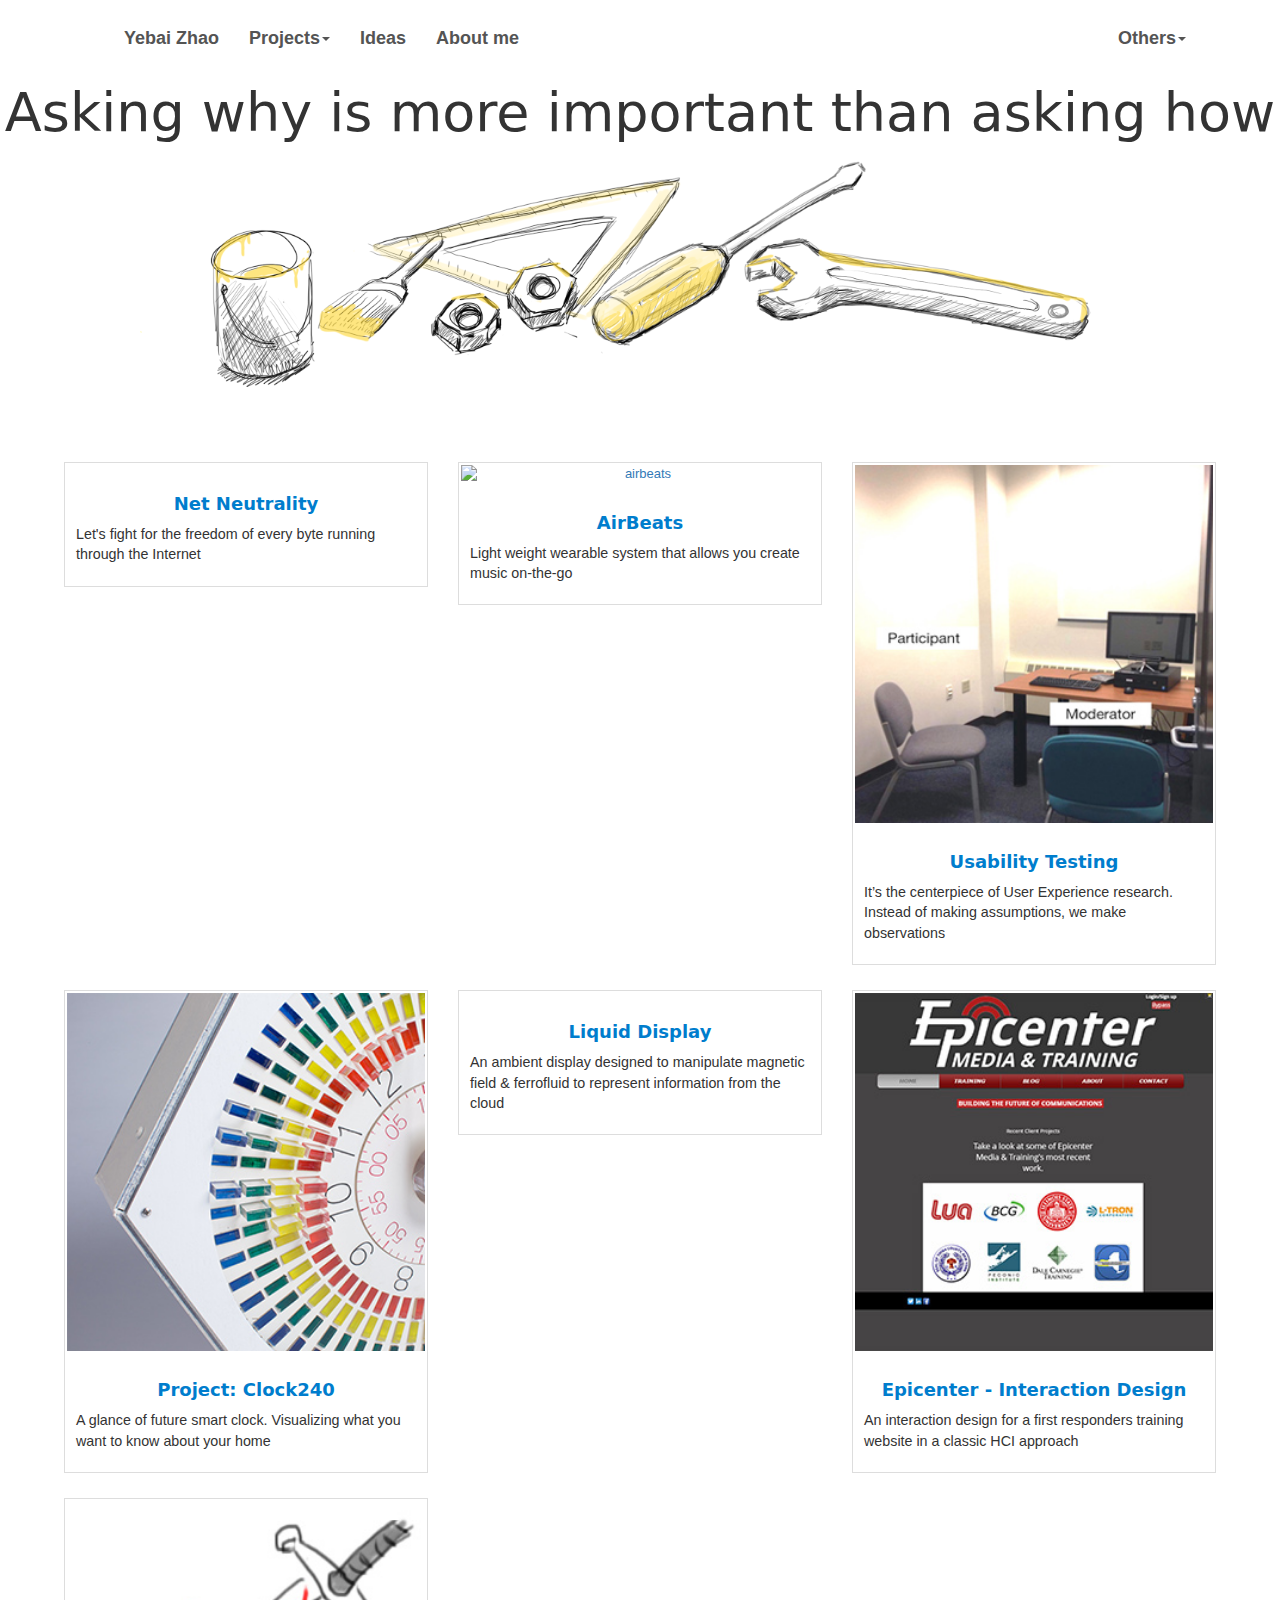
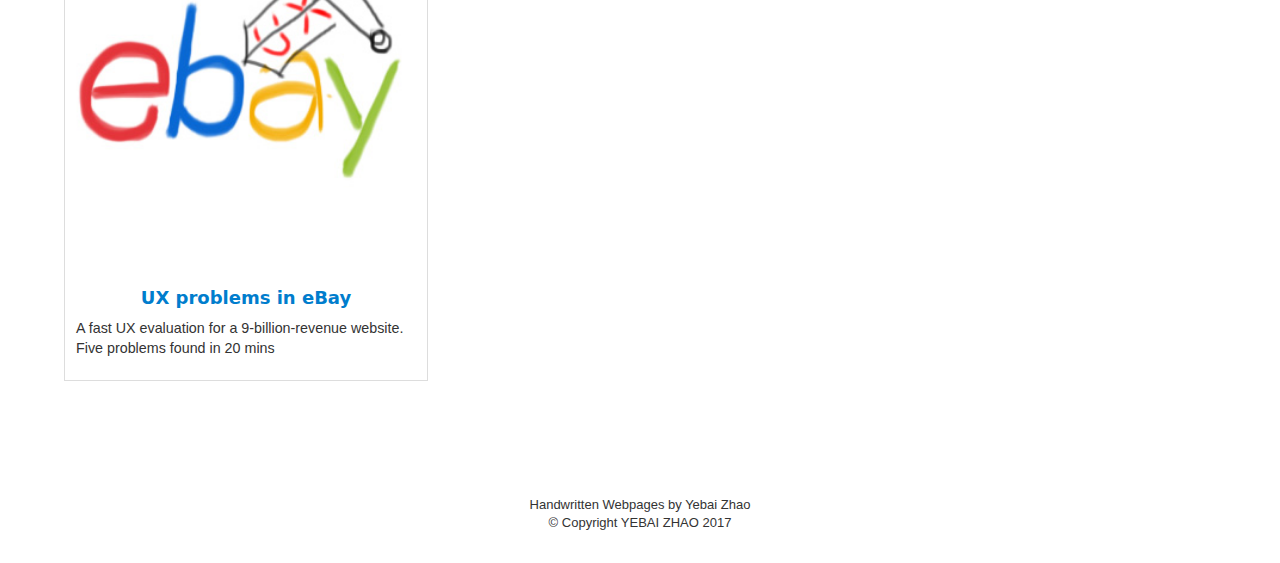
==== index.html @ 8a412b5c "conflict resolved" ====
<!doctype html>
<html>
<head>
<meta charset="utf-8">
<meta http-equiv="X-UA-Compatible" content="IE=edge">
<meta name="viewport" content="width=device-width, initial-scale=1.0">
<meta name="description" content="Yebai Zhao's personal website, past projects, portfolio, resume and more.">
<title>Yebai Zhao - Homepage</title>
<link rel="icon" href="images/icons/favicon.ico" />
<link href="css/bootstrap.css" rel="stylesheet" type="text/css">
<link href="css/styles_yz.css" rel="stylesheet" type="text/css">

<!-- HTML5 shim and Respond.js for IE8 support of HTML5 elements and media queries -->
<!-- WARNING: Respond.js doesn't work if you view the page via file:// -->
<!--[if lt IE 9]>
<script src="https://oss.maxcdn.com/html5shiv/3.7.2/html5shiv.min.js"></script>
<script src="https://oss.maxcdn.com/respond/1.4.2/respond.min.js"></script>
<![endif]-->
</head>

<body>
<div class="container-fluid" id="wrapper">
  <nav class="navbar navbar-default">
    <div class="container-fluid"> 
      <!-- Brand and toggle get grouped for better mobile display -->
      
      <div class="navbar-header">
        <button type="button" class="navbar-toggle collapsed" data-toggle="collapse" data-target="#defaultNavbar1" aria-expanded="false"><span class="sr-only">Toggle navigation</span><span class="icon-bar"></span><span class="icon-bar"></span><span class="icon-bar"></span>
        </button>
        <a href="#" class="navbar-brand">Yebai Zhao</a>
      </div>
      <!-- Collect the nav links, forms, and other content for toggling -->
      <div class="collapse navbar-collapse" id="defaultNavbar1">
        <ul class="nav navbar-nav">
          <li class="dropdown"><a href="#" class="dropdown-toggle" data-toggle="dropdown" role="button" aria-haspopup="true" aria-expanded="false">Projects<span class="caret"></span></a>
            <ul class="dropdown-menu">
              <li><a href="projects.html#airbeats">AirBeats</a></li>
              <li><a href="projects.html#Usability Testing">Usability Testing</a></li>
              <li><a href="projects.html#clock240">Clock240</a></li>
              <li><a href="projects.html#Liquid Display">Liquid Display</a></li>
              <li><a href="projects.html#epicenter">EpicCenter</a></li>
            </ul>
          </li>
          <li><a href="ideas.html">Ideas</a></li>
          <li><a href="about.html">About me</a></li>
        </ul>
        <ul class="nav navbar-nav navbar-right">
          <li class="dropdown"><a href="#" class="dropdown-toggle" data-toggle="dropdown" role="button" aria-haspopup="true" aria-expanded="false">Others<span class="caret"></span></a>
            <ul class="dropdown-menu">
              <li><a href="files/Yebai_Resume.pdf">Download Resume</a></li>
              <!--<li role="separator" class="divider"></li> -->
              <li><a href="friends.html">Friendly Links</a></li>
            </ul>
          </li>
        </ul>
      </div>
      <!-- /.navbar-collapse --> 
    </div>
    <!-- /.container-fluid --> 
  </nav>
  <div class="container-fluid">
    <div class="row" id="heroimage">
      <h1>Asking why is more important than asking how</h1>
    <img src="images/under construction.png" class="img-responsive" alt="welcome image"> </div>
  </div>
  <section id="main"> 
    <div class="row" id="highlightsbox">
     
      <div class="col-md-4" id="netNeutrality">
        <div class="thumbnail"> <a href="ideas.html#Net Neutrality"><img class="img-responsive" src="images/thumbnails/net-thumb.jpg" alt="">
          <div class="caption">
            <h3>Net Neutrality</h3>
            <p>Let's fight for the freedom of every byte running through the Internet</p>
          </div>
        </a></div>
      </div>
      <div class="col-md-4" id="airBeats">
        <div class="thumbnail"> <a href="projects.html#airbeats"><img class="img-responsive" src="images/thumbnails/airbeats-thumb.jpg" alt="airbeats">
          <div class="caption">
            <h3>AirBeats</h3>
            <p>Light weight wearable system that allows you create music on-the-go</p>
          </div>
        </a></div>
      </div>
      <div class="col-md-4" id="Usablity Testing">
        <div class="thumbnail"> <a href="projects.html#Usability Testing"><img class="img-responsive" src="images/thumbnails/ut-thumb.jpg" alt="">
          <div class="caption">
            <h3>Usability Testing</h3>
            <p>It’s the centerpiece of User Experience research. Instead of making assumptions, we make observations</p>
          </div>
        </a></div>
      </div>
      
      <div class="clearfix visible-md-block visible-lg-block"></div><!--This div is added to fixsome bootstrap flowing problem when brower width changed-->
      
      <div class="col-md-4" id="clock240">
        <div class="thumbnail"><a href="projects.html#clock240"><img class="img-responsive" src="images/thumbnails/clock240-thumb.jpg" alt="Clock240">
          <div class="caption">
            <h3>Project: Clock240</h3>
            <p>A glance of future smart clock. Visualizing what you want to know about your home</p>
          </div>
          </a></div>
      </div>
      
      <div class="col-md-4" id="Liquid Display">
        <div class="thumbnail"><a href="projects.html#Liquid Display"><img class="img-responsive" src="images/thumbnails/ferro-thumb.jpg" alt="">
          <div class="caption">
            <h3>Liquid Display</h3>
            <p>An ambient display designed to manipulate magnetic field &amp; ferrofluid to represent information from the cloud</p>
          </div>
        </a></div>
      </div>
      <div class="col-md-4" id="epicenter">
        <div class="thumbnail"><a href="projects.html#epicenter"><img class="img-responsive" src="images/thumbnails/epicenter-thumb.jpg" alt="">
          <div class="caption">
            <h3>Epicenter - Interaction Design</h3>
            <p>An interaction design for a first responders training website in a classic HCI approach</p>
          </div>
          </a></div>
      </div>
      <div class="clearfix visible-md-block visible-lg-block"></div><!--This div is added to fixsome bootstrap flowing problem when brower width changed-->
      
      <div class="col-md-4" id="ebay">
        <div class="thumbnail"><a href="ideas.html#ebay"><img class="img-responsive" src="images/thumbnails/ebay.jpg" alt="">
          <div class="caption">
            <h3>UX problems in eBay</h3>
            <p>A fast UX evaluation for a 9-billion-revenue website. Five problems found in 20 mins</p>
          </div>
          </a></div>
      </div>
    </div>
  </section>
  <footer id="footer"> Handwritten Webpages by Yebai Zhao<br>
    &copy; Copyright YEBAI ZHAO	2017 </footer>
</div>
<!--END of the Main div--> 
<script src="js/jquery-1.11.3.min.js"></script> 
<script src="js/bootstrap.js"></script>
<script src="js/googleAnalytics.js"></script>
</body>
</html>
---- css/styles_yz.css ----
@charset "UTF-8";
body{
	font-family:Gotham, "Helvetica Neue", Helvetica, Arial, sans-serif;
	font-size:large;
}
#wrapper {
	padding: 0 0 0 0;
}
#wrapper .navbar.navbar-default {
	font-weight: bolder;
}
.navbar, .navbar-default{/*other links on navbar*/
	padding: 1% 5% 0% 5%;
	border-width: 0px;
	border-radius: 0px;
	margin-bottom: 0px;
	background-color: #FFFFFF;
	z-index: 1;
}


/*twbscolor generated code//////////////////////////////////////////////*/
.navbar-default {
  background-color: #ffffff;
  border-color: #ffffff;
}
.navbar-default .navbar-brand {
  color: #545454;
}
.navbar-default .navbar-brand:hover,
.navbar-default .navbar-brand:focus {
  color: #0BD6FF;
}
.navbar-default .navbar-text {
  color: #545454;
}
.navbar-default .navbar-nav > li > a {
  color: #545454;
}
.navbar-default .navbar-nav > li > a:hover,
.navbar-default .navbar-nav > li > a:focus {
  color: #0BD6FF;
}
.navbar-default .navbar-nav > li > .dropdown-menu {
  background-color: #ffffff;
}
.navbar-default .navbar-nav > li > .dropdown-menu > li > a {
  color: #545454;
}
.navbar-default .navbar-nav > li > .dropdown-menu > li > a:hover,
.navbar-default .navbar-nav > li > .dropdown-menu > li > a:focus {
  color: #0BD6FF;
  background-color: #ffffff;
}
.navbar-default .navbar-nav > li > .dropdown-menu > li > .divider {
  background-color: #ffffff;
}
.navbar-default .navbar-nav .open .dropdown-menu > .active > a,
.navbar-default .navbar-nav .open .dropdown-menu > .active > a:hover,
.navbar-default .navbar-nav .open .dropdown-menu > .active > a:focus {
  color: #0BD6FF;
  background-color: #ffffff;
}
.navbar-default .navbar-nav > .active > a,
.navbar-default .navbar-nav > .active > a:hover,
.navbar-default .navbar-nav > .active > a:focus {
  color: #0BD6FF;
  background-color: #ffffff;
}
.navbar-default .navbar-nav > .open > a,
.navbar-default .navbar-nav > .open > a:hover,
.navbar-default .navbar-nav > .open > a:focus {
  color: #0BD6FF;
  background-color: #ffffff;
}
.navbar-default .navbar-toggle {
  border-color: #ffffff;
}
.navbar-default .navbar-toggle:hover,
.navbar-default .navbar-toggle:focus {
  background-color: #ffffff;
}
.navbar-default .navbar-toggle .icon-bar {
  background-color: #545454;
}
.navbar-default .navbar-collapse,
.navbar-default .navbar-form {
  border-color: #545454;
}

.navbar-default .navbar-link {
  color: #545454;
}
.navbar-default .navbar-link:hover {
  color: #0BD6FF;
}
.navbar-brand {
	background-image: url(../images/icons/icon.svg);
	background-repeat: no-repeat;
	background-size: 50px auto;
	padding-left: 60px;
	color: #0BD6FF;
}




#heroimage{
	position: relative;
}
#heroimage h1 {
	text-align: center;
	font-family: Segoe, "Segoe UI", "DejaVu Sans", "Trebuchet MS", Verdana, sans-serif;	
}


#main {
	width: 90%;
	max-width: 1250px;
	margin-left: auto;
	margin-right: auto;
	margin-top: 3em;
	margin-bottom: 3em;
	text-align:center;
}
#main h3 {
	font-size: xx-large;
}
#main h2  {
	font-weight: bold;
	font-family: Segoe, "Segoe UI", "DejaVu Sans", "Trebuchet MS", Verdana, sans-serif;
	font-size: 2em;
	color: #613FBB;
}
#main .caption h3 {
	font-family: Segoe, "Segoe UI", "DejaVu Sans", "Trebuchet MS", Verdana, sans-serif;
	font-weight: bold;
	color: #007DCD;
	font-size: large;
}
#main p {
	font-size: 1.1em;
	text-align: left;	
}

#main hr {
    border: 0;
    height: 1px;
    background: #333;
    background-image: linear-gradient(to right, #ccc, #333, #ccc);
}

#main #highlightsbox .thumbnail {
	border-radius: 0px;
	padding: 2px;
	margin-top: 0px;
	margin-left: 0px;
	margin-right: 0px;
	margin-bottom: 25px;
	transition: 0.3s;
}
#main #highlightsbox .thumbnail:hover {
	box-shadow: 0 8px 16px 0 rgba(0,0,0,0.2);
}
#main #highlightsbox .thumbnail a{
	text-decoration: none;
	font-size: small;
} 	
#main #highlightsbox .thumbnail a h3:hover, #main .thumbnail a p:hover{
	text-decoration: none;
	color: #05a9e6;
}
#main #highlightsbox .thumbnail a .img-responsive {
	width: 100%;
}

#footer {
	margin-top: 60px;
	padding-top: 30px;
	padding-bottom: 30px;
	text-align: center;
	font-size: small;
}
.image-fill {
	width: 100%;
}

#main .projectHeader {
	text-align: left;
}
#main .wborder {
	padding: 2%;
	border: thin solid #F0F0F0;
	
}
/*Articles use Serif font*/
#main .articleStyle,  #main .articheStyle h1, #main .articleStyle h2{
	font-family: Segoe, "Segoe UI", "DejaVu Sans", "Trebuchet MS", Verdana, "sans-serif";
	text-align: left;
	
}
#friends{
	text-align: left;
}




@media (max-width: 767px) {
  .navbar-default .navbar-nav .open .dropdown-menu > li > a {
    color: #545454;
  }


  .navbar-default .navbar-nav .open .dropdown-menu > li > a:hover,
  .navbar-default .navbar-nav .open .dropdown-menu > li > a:focus {
    color: #0BD6FF;
  }
  .navbar-default .navbar-nav .open .dropdown-menu > .active > a,
  .navbar-default .navbar-nav .open .dropdown-menu > .active > a:hover,
  .navbar-default .navbar-nav .open .dropdown-menu > .active > a:focus {
    color: #0BD6FF;
    background-color: #ffffff;
  }
 
#heroimage h1 {
	font-size: 2em;
}
}


@media (min-width:768px) and (max-height:1199px){
#heroimage h1 {
	font-size: 2.5 em;
}
}

@media (min-width:1200px){
	#heroimage h1 {
	font-size: 3em;
}
}

  .affix {
      width: 100%;
  }
  .affix + .container-fluid {
      padding-top: 70px;
  }
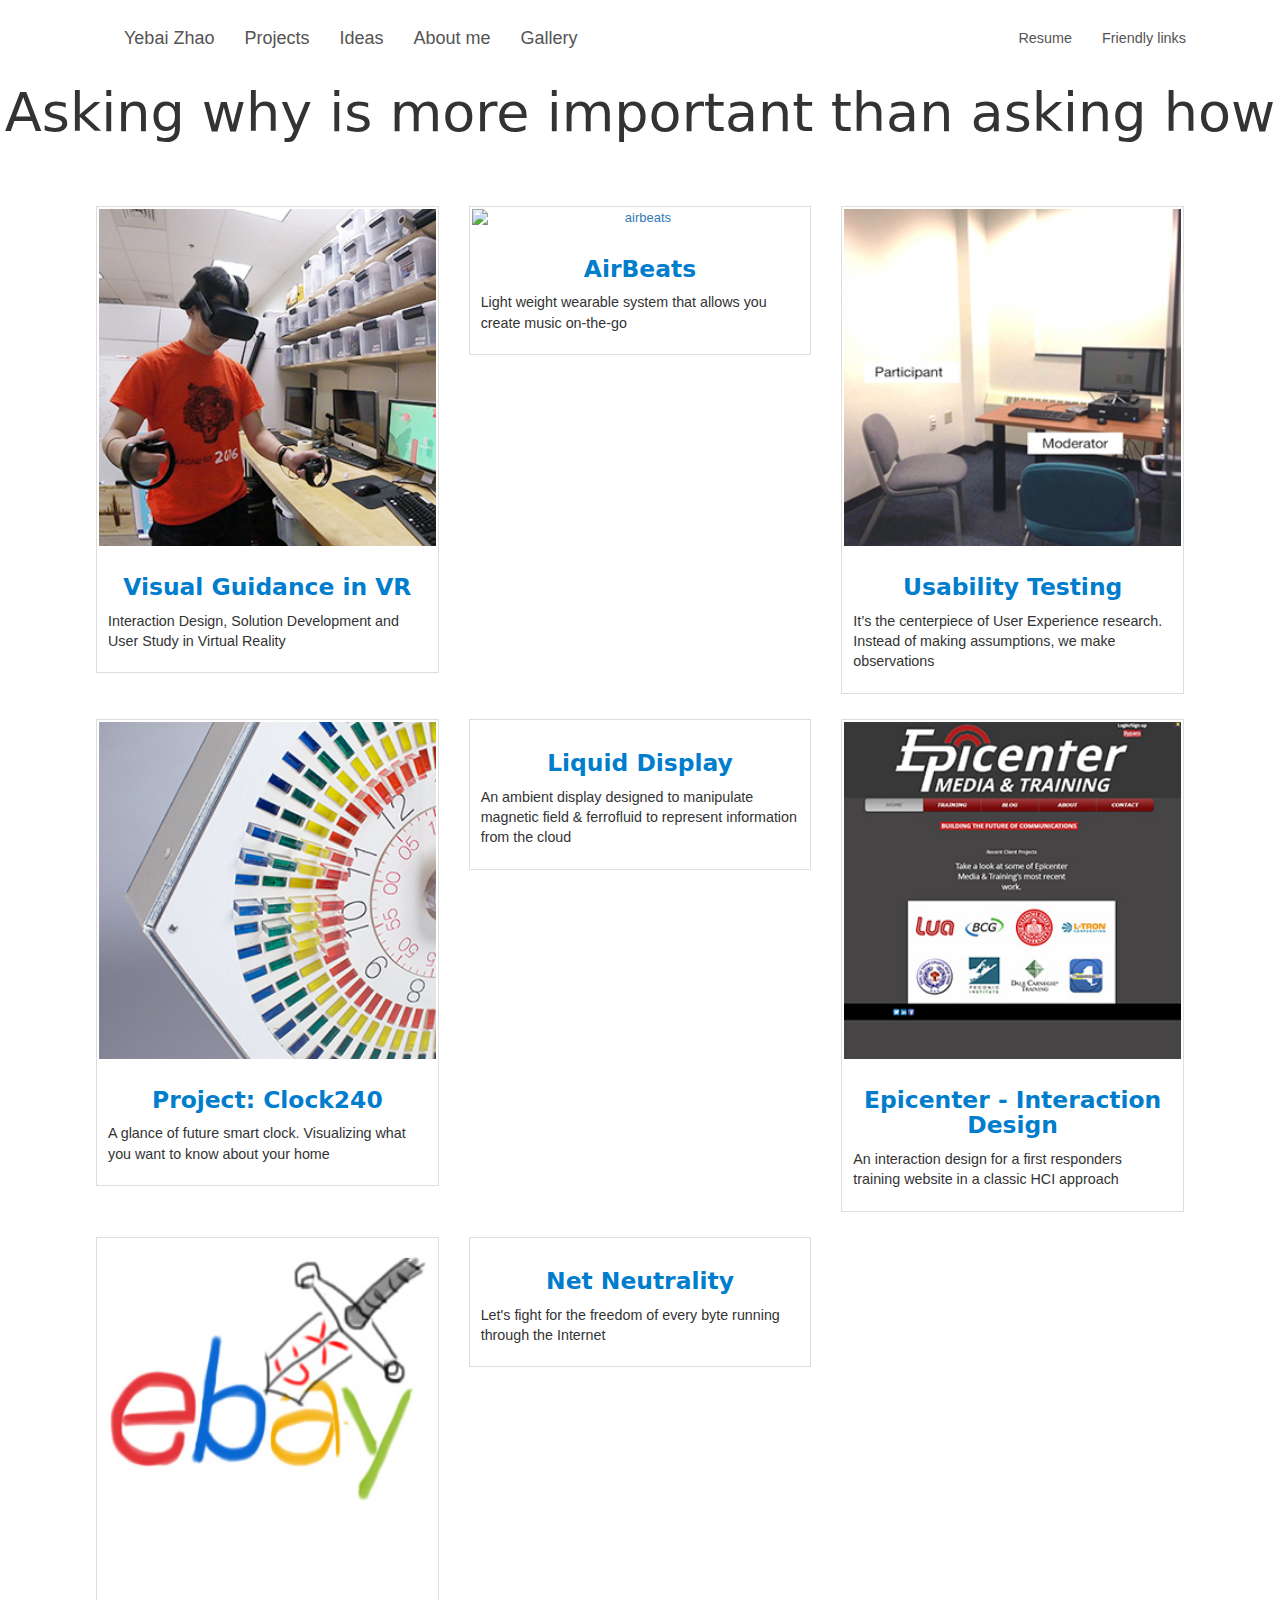
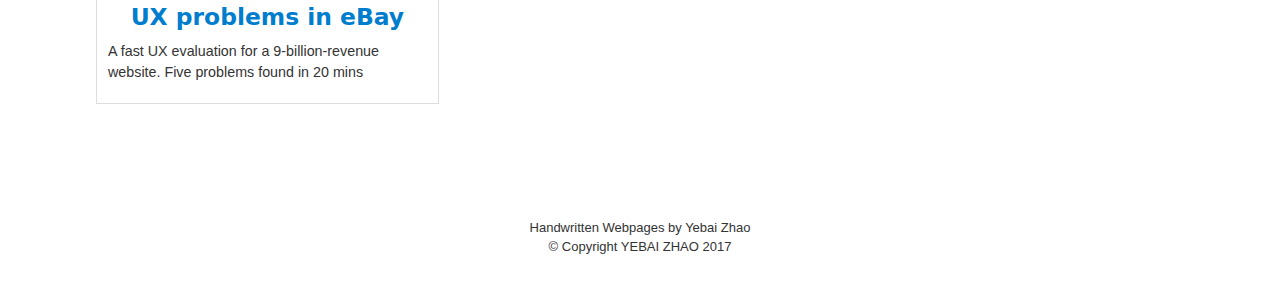
==== commit 68fe4678: "v.1.3.1" ====
--- a/index.html
+++ b/index.html
@@ -5,6 +5,11 @@
 <meta http-equiv="X-UA-Compatible" content="IE=edge">
 <meta name="viewport" content="width=device-width, initial-scale=1.0">
 <meta name="description" content="Yebai Zhao's personal website, past projects, portfolio, resume and more.">
+<meta name="author" content="Yebai Zhao">
+<meta property="og:title" content="Yebai - Home">
+<meta property="og:type" content="website">
+<meta property="og:url" content="http://yebaizhao.github.io">
+<meta property="og:image" content="http://yebaizhao.github.io/images/icons/favicon.ico">
 <title>Yebai Zhao - Homepage</title>
 <link rel="icon" href="images/icons/favicon.ico" />
 <link href="css/bootstrap.css" rel="stylesheet" type="text/css">
@@ -16,6 +21,8 @@
 <script src="https://oss.maxcdn.com/html5shiv/3.7.2/html5shiv.min.js"></script>
 <script src="https://oss.maxcdn.com/respond/1.4.2/respond.min.js"></script>
 <![endif]-->
+
+
 </head>
 
 <body>
@@ -27,31 +34,19 @@
       <div class="navbar-header">
         <button type="button" class="navbar-toggle collapsed" data-toggle="collapse" data-target="#defaultNavbar1" aria-expanded="false"><span class="sr-only">Toggle navigation</span><span class="icon-bar"></span><span class="icon-bar"></span><span class="icon-bar"></span>
         </button>
-        <a href="#" class="navbar-brand">Yebai Zhao</a>
+        <a href="#" class=" active navbar-brand">Yebai Zhao</a>
       </div>
       <!-- Collect the nav links, forms, and other content for toggling -->
       <div class="collapse navbar-collapse" id="defaultNavbar1">
         <ul class="nav navbar-nav">
-          <li class="dropdown"><a href="#" class="dropdown-toggle" data-toggle="dropdown" role="button" aria-haspopup="true" aria-expanded="false">Projects<span class="caret"></span></a>
-            <ul class="dropdown-menu">
-              <li><a href="projects.html#airbeats">AirBeats</a></li>
-              <li><a href="projects.html#Usability Testing">Usability Testing</a></li>
-              <li><a href="projects.html#clock240">Clock240</a></li>
-              <li><a href="projects.html#Liquid Display">Liquid Display</a></li>
-              <li><a href="projects.html#epicenter">EpicCenter</a></li>
-            </ul>
-          </li>
+          <li><a href="projects.html">Projects</a></li>
           <li><a href="ideas.html">Ideas</a></li>
           <li><a href="about.html">About me</a></li>
+          <li><a href="gallery.html">Gallery</a></li>
         </ul>
         <ul class="nav navbar-nav navbar-right">
-          <li class="dropdown"><a href="#" class="dropdown-toggle" data-toggle="dropdown" role="button" aria-haspopup="true" aria-expanded="false">Others<span class="caret"></span></a>
-            <ul class="dropdown-menu">
-              <li><a href="files/Yebai_Resume.pdf">Download Resume</a></li>
-              <!--<li role="separator" class="divider"></li> -->
-              <li><a href="friends.html">Friendly Links</a></li>
-            </ul>
-          </li>
+       	  <li><a href="files/Yebai_Resume.pdf">Resume</a></li>
+		  <li><a href="friends.html">Friendly links</a></li>
         </ul>
       </div>
       <!-- /.navbar-collapse --> 
@@ -61,16 +56,18 @@
   <div class="container-fluid">
     <div class="row" id="heroimage">
       <h1>Asking why is more important than asking how</h1>
-    <img src="images/under construction.png" class="img-responsive" alt="welcome image"> </div>
+
+
+    </div>
   </div>
   <section id="main"> 
     <div class="row" id="highlightsbox">
      
-      <div class="col-md-4" id="netNeutrality">
-        <div class="thumbnail"> <a href="ideas.html#Net Neutrality"><img class="img-responsive" src="images/thumbnails/net-thumb.jpg" alt="">
+      <div class="col-md-4" id="VRUVG">
+        <div class="thumbnail"> <a href="projects.html#VR"><img class="img-responsive" src="images/thumbnails/VRUVG-thumb.jpg" alt="">
           <div class="caption">
-            <h3>Net Neutrality</h3>
-            <p>Let's fight for the freedom of every byte running through the Internet</p>
+            <h3>Visual Guidance in VR</h3>
+            <p>Interaction Design, Solution Development and User Study in Virtual Reality</p>
           </div>
         </a></div>
       </div>
@@ -128,6 +125,14 @@
           </div>
           </a></div>
       </div>
+      <div class="col-md-4" id="netNeutrality">
+        <div class="thumbnail"> <a href="ideas.html#Net Neutrality"><img class="img-responsive" src="images/thumbnails/net-thumb.jpg" alt="">
+          <div class="caption">
+            <h3>Net Neutrality</h3>
+            <p>Let's fight for the freedom of every byte running through the Internet</p>
+          </div>
+        </a></div>
+      </div>
     </div>
   </section>
   <footer id="footer"> Handwritten Webpages by Yebai Zhao<br>
@@ -137,5 +142,6 @@
 <script src="js/jquery-1.11.3.min.js"></script> 
 <script src="js/bootstrap.js"></script>
 <script src="js/googleAnalytics.js"></script>
+
 </body>
 </html>
--- a/css/styles_yz.css
+++ b/css/styles_yz.css
@@ -1,7 +1,8 @@
 @charset "UTF-8";
 body{
-	font-family:Gotham, "Helvetica Neue", Helvetica, Arial, sans-serif;
+	font-family: "Helvetica Neue", Helvetica, Gotham, Arial, sans-serif;
 	font-size:large;
+	font-weight: 300;
 }
 #wrapper {
 	padding: 0 0 0 0;
@@ -115,16 +116,17 @@
 
 
 #main {
-	width: 90%;
+	width: 85%;
 	max-width: 1250px;
 	margin-left: auto;
 	margin-right: auto;
 	margin-top: 3em;
 	margin-bottom: 3em;
 	text-align:center;
+	font-weight: 300;
 }
 #main h3 {
-	font-size: xx-large;
+	font-size: 1.8em;
 }
 #main h2  {
 	font-weight: bold;
@@ -136,7 +138,7 @@
 	font-family: Segoe, "Segoe UI", "DejaVu Sans", "Trebuchet MS", Verdana, sans-serif;
 	font-weight: bold;
 	color: #007DCD;
-	font-size: large;
+	font-size: 1.8em;
 }
 #main p {
 	font-size: 1.1em;
@@ -233,12 +235,20 @@
 #heroimage h1 {
 	font-size: 2.5 em;
 }
+	
+	.nav.navbar-nav.navbar-right a {
+	font-size: 0.8em;
+}
 }
 
 @media (min-width:1200px){
 	#heroimage h1 {
 	font-size: 3em;
 }
+.nav.navbar-nav.navbar-right a {
+	font-size: 0.8em;
+}
+
 }
 
   .affix {
@@ -247,4 +257,3 @@
   .affix + .container-fluid {
       padding-top: 70px;
   }
-
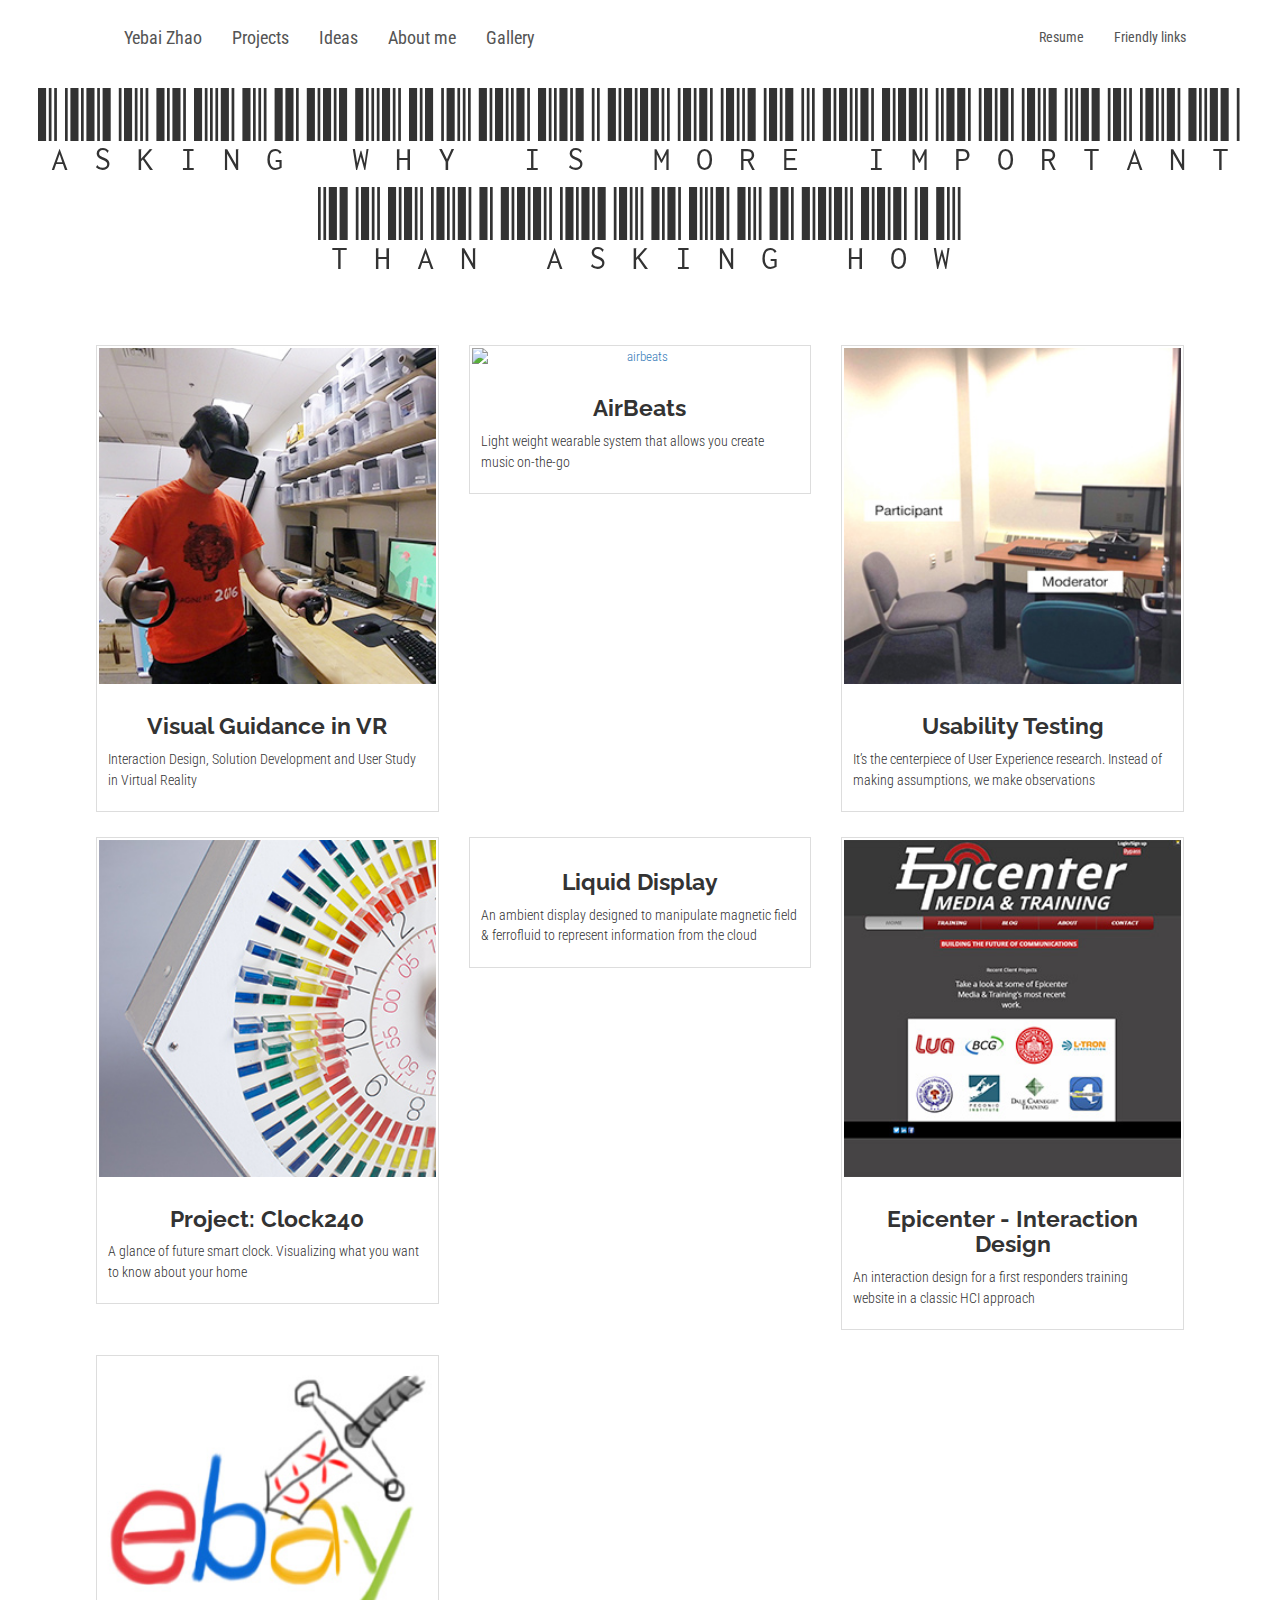
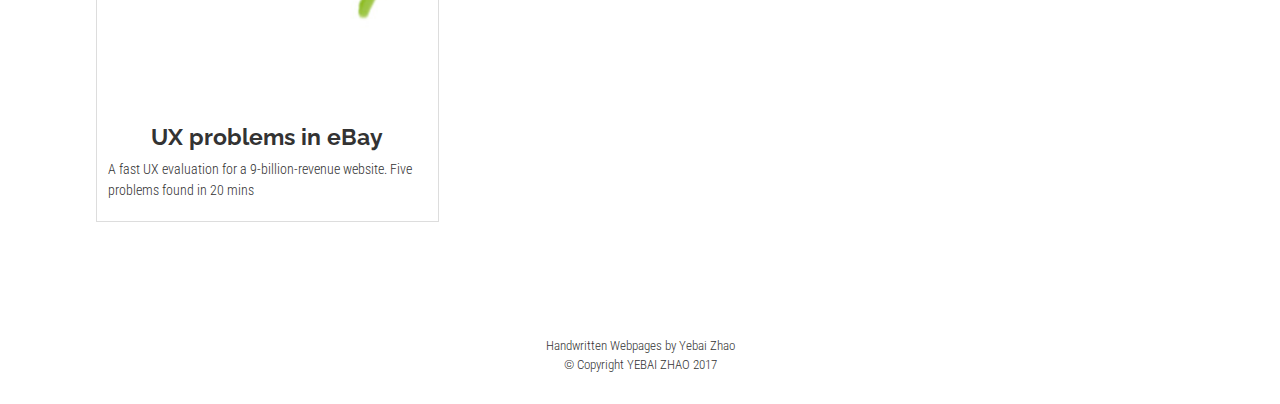
==== commit 6e78d22a: "v1.4.1" ====
--- a/index.html
+++ b/index.html
@@ -14,7 +14,9 @@
 <link rel="icon" href="images/icons/favicon.ico" />
 <link href="css/bootstrap.css" rel="stylesheet" type="text/css">
 <link href="css/styles_yz.css" rel="stylesheet" type="text/css">
-
+<style>
+@import url('https://fonts.googleapis.com/css?family=Libre+Barcode+39+Text|Raleway|Roboto|Roboto+Condensed');
+</style>
 <!-- HTML5 shim and Respond.js for IE8 support of HTML5 elements and media queries -->
 <!-- WARNING: Respond.js doesn't work if you view the page via file:// -->
 <!--[if lt IE 9]>
@@ -55,7 +57,7 @@
   </nav>
   <div class="container-fluid">
     <div class="row" id="heroimage">
-      <h1>Asking why is more important than asking how</h1>
+      <h1>Asking why is more important<br> than asking how</h1>
 
 
     </div>
@@ -125,14 +127,7 @@
           </div>
           </a></div>
       </div>
-      <div class="col-md-4" id="netNeutrality">
-        <div class="thumbnail"> <a href="ideas.html#Net Neutrality"><img class="img-responsive" src="images/thumbnails/net-thumb.jpg" alt="">
-          <div class="caption">
-            <h3>Net Neutrality</h3>
-            <p>Let's fight for the freedom of every byte running through the Internet</p>
-          </div>
-        </a></div>
-      </div>
+
     </div>
   </section>
   <footer id="footer"> Handwritten Webpages by Yebai Zhao<br>
--- a/css/styles_yz.css
+++ b/css/styles_yz.css
@@ -1,6 +1,6 @@
 @charset "UTF-8";
 body{
-	font-family: "Helvetica Neue", Helvetica, Gotham, Arial, sans-serif;
+	font-family: 'Roboto Condensed', Helvetica, Arial, sans-serif;
 	font-size:large;
 	font-weight: 300;
 }
@@ -111,7 +111,7 @@
 }
 #heroimage h1 {
 	text-align: center;
-	font-family: Segoe, "Segoe UI", "DejaVu Sans", "Trebuchet MS", Verdana, sans-serif;	
+	font-family: 'Libre Barcode 39 Text','Raleway', Verdana, sans-serif;	
 }
 
 
@@ -130,14 +130,13 @@
 }
 #main h2  {
 	font-weight: bold;
-	font-family: Segoe, "Segoe UI", "DejaVu Sans", "Trebuchet MS", Verdana, sans-serif;
+	font-family: 'Raleway', Verdana, sans-serif;
 	font-size: 2em;
-	color: #613FBB;
+	color: #007DCD;
 }
 #main .caption h3 {
-	font-family: Segoe, "Segoe UI", "DejaVu Sans", "Trebuchet MS", Verdana, sans-serif;
+	font-family: 'Raleway', Verdana, sans-serif;
 	font-weight: bold;
-	color: #007DCD;
 	font-size: 1.8em;
 }
 #main p {
@@ -197,7 +196,7 @@
 }
 /*Articles use Serif font*/
 #main .articleStyle,  #main .articheStyle h1, #main .articleStyle h2{
-	font-family: Segoe, "Segoe UI", "DejaVu Sans", "Trebuchet MS", Verdana, "sans-serif";
+	font-family: 'Raleway', Verdana, "sans-serif";
 	text-align: left;
 	
 }
@@ -226,14 +225,14 @@
   }
  
 #heroimage h1 {
-	font-size: 2em;
+	font-size: 3em;
 }
 }
 
 
 @media (min-width:768px) and (max-height:1199px){
 #heroimage h1 {
-	font-size: 2.5 em;
+	font-size: 4em;
 }
 	
 	.nav.navbar-nav.navbar-right a {
@@ -242,8 +241,8 @@
 }
 
 @media (min-width:1200px){
-	#heroimage h1 {
-	font-size: 3em;
+#heroimage h1 {
+	font-size: 5em;
 }
 .nav.navbar-nav.navbar-right a {
 	font-size: 0.8em;
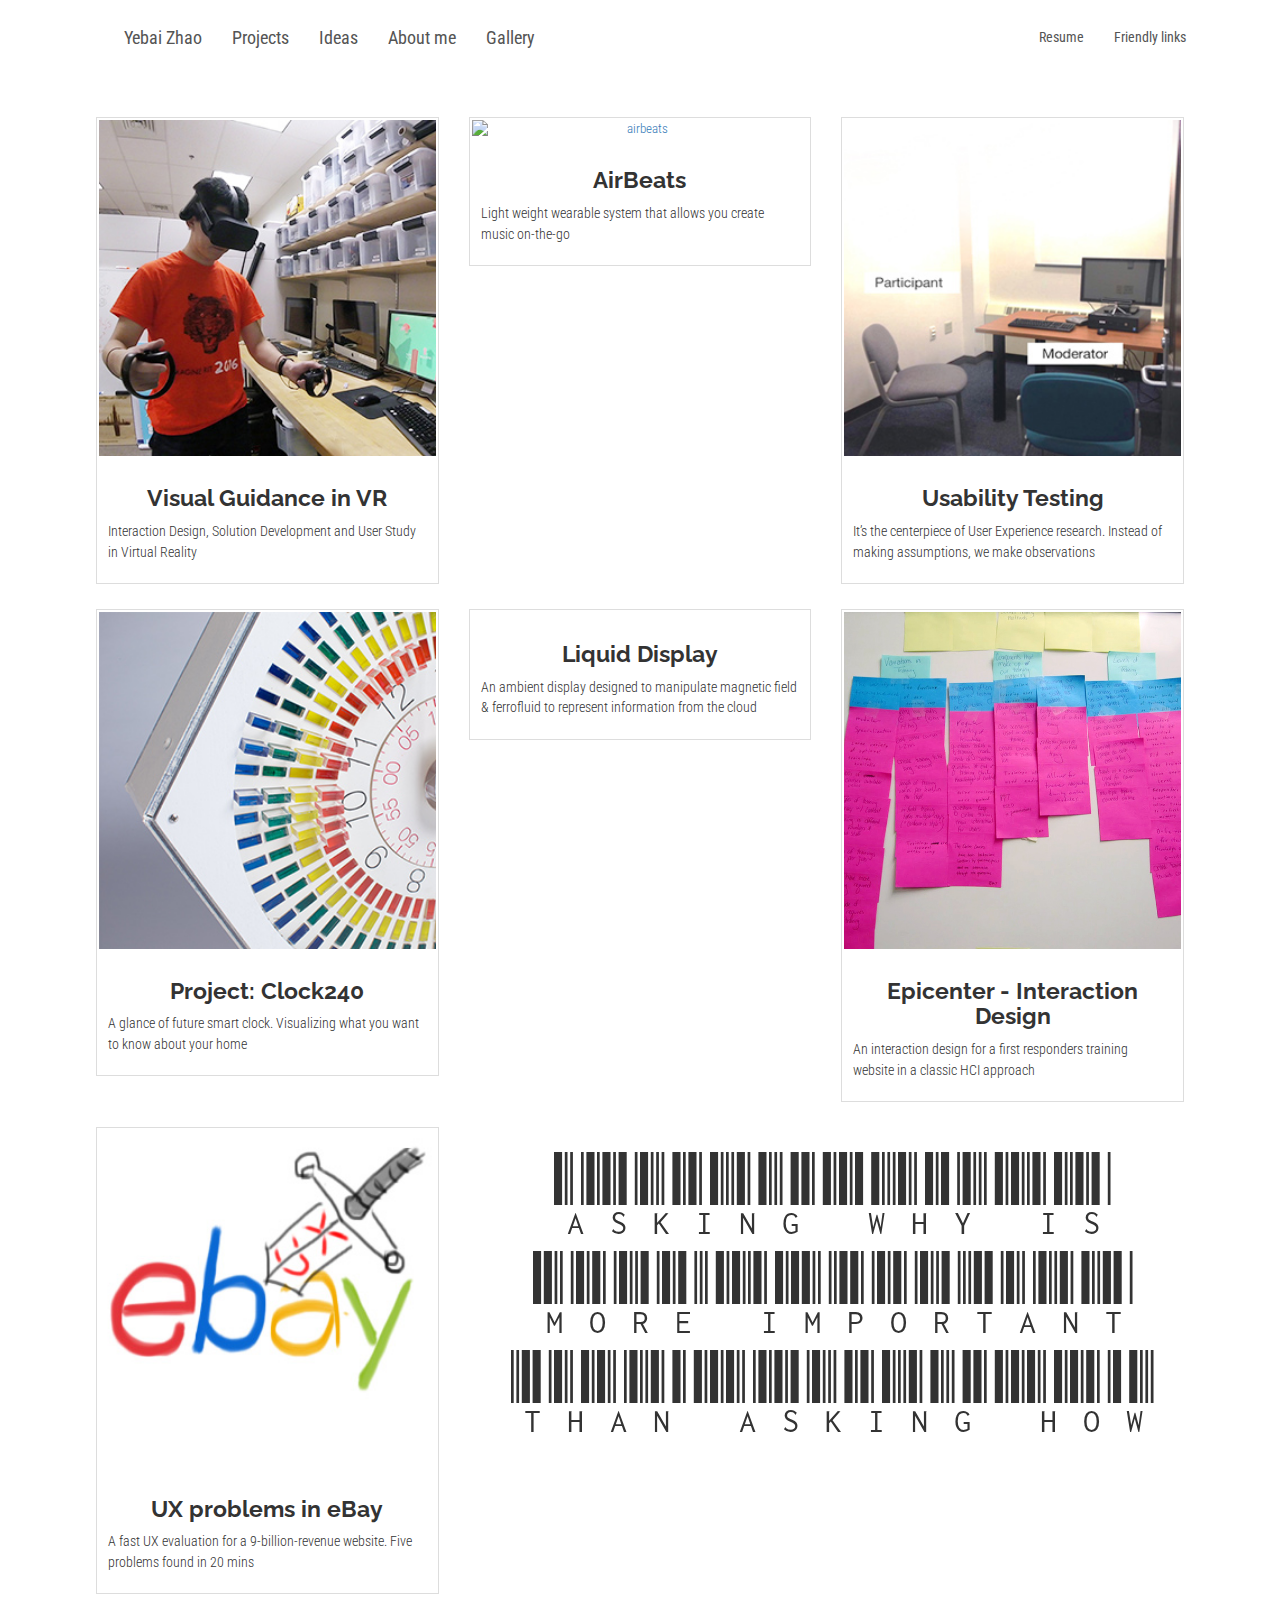
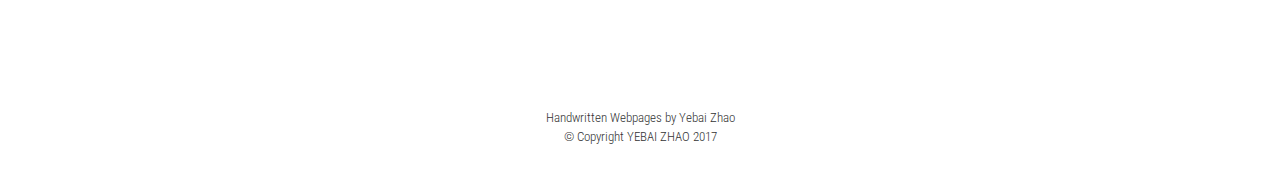
==== commit b2e96587: "v1.4.2" ====
--- a/index.html
+++ b/index.html
@@ -56,11 +56,7 @@
     <!-- /.container-fluid --> 
   </nav>
   <div class="container-fluid">
-    <div class="row" id="heroimage">
-      <h1>Asking why is more important<br> than asking how</h1>
 
-
-    </div>
   </div>
   <section id="main"> 
     <div class="row" id="highlightsbox">
@@ -74,7 +70,7 @@
         </a></div>
       </div>
       <div class="col-md-4" id="airBeats">
-        <div class="thumbnail"> <a href="projects.html#airbeats"><img class="img-responsive" src="images/thumbnails/airbeats-thumb.jpg" alt="airbeats">
+        <div class="thumbnail"> <a href="projects.html#airbeats"><img class="img-responsive" src="images/projects/airbeats-overlook.jpg" alt="airbeats">
           <div class="caption">
             <h3>AirBeats</h3>
             <p>Light weight wearable system that allows you create music on-the-go</p>
@@ -110,7 +106,7 @@
         </a></div>
       </div>
       <div class="col-md-4" id="epicenter">
-        <div class="thumbnail"><a href="projects.html#epicenter"><img class="img-responsive" src="images/thumbnails/epicenter-thumb.jpg" alt="">
+        <div class="thumbnail"><a href="projects.html#epicenter"><img class="img-responsive" src="images/projects/epicenter-2plus.jpg" alt="">
           <div class="caption">
             <h3>Epicenter - Interaction Design</h3>
             <p>An interaction design for a first responders training website in a classic HCI approach</p>
@@ -127,6 +123,11 @@
           </div>
           </a></div>
       </div>
+    <div class="row" id="heroimage">
+		<h1>Asking why is more important<br> than asking how</h1>
+    </div>
+      
+
 
     </div>
   </section>
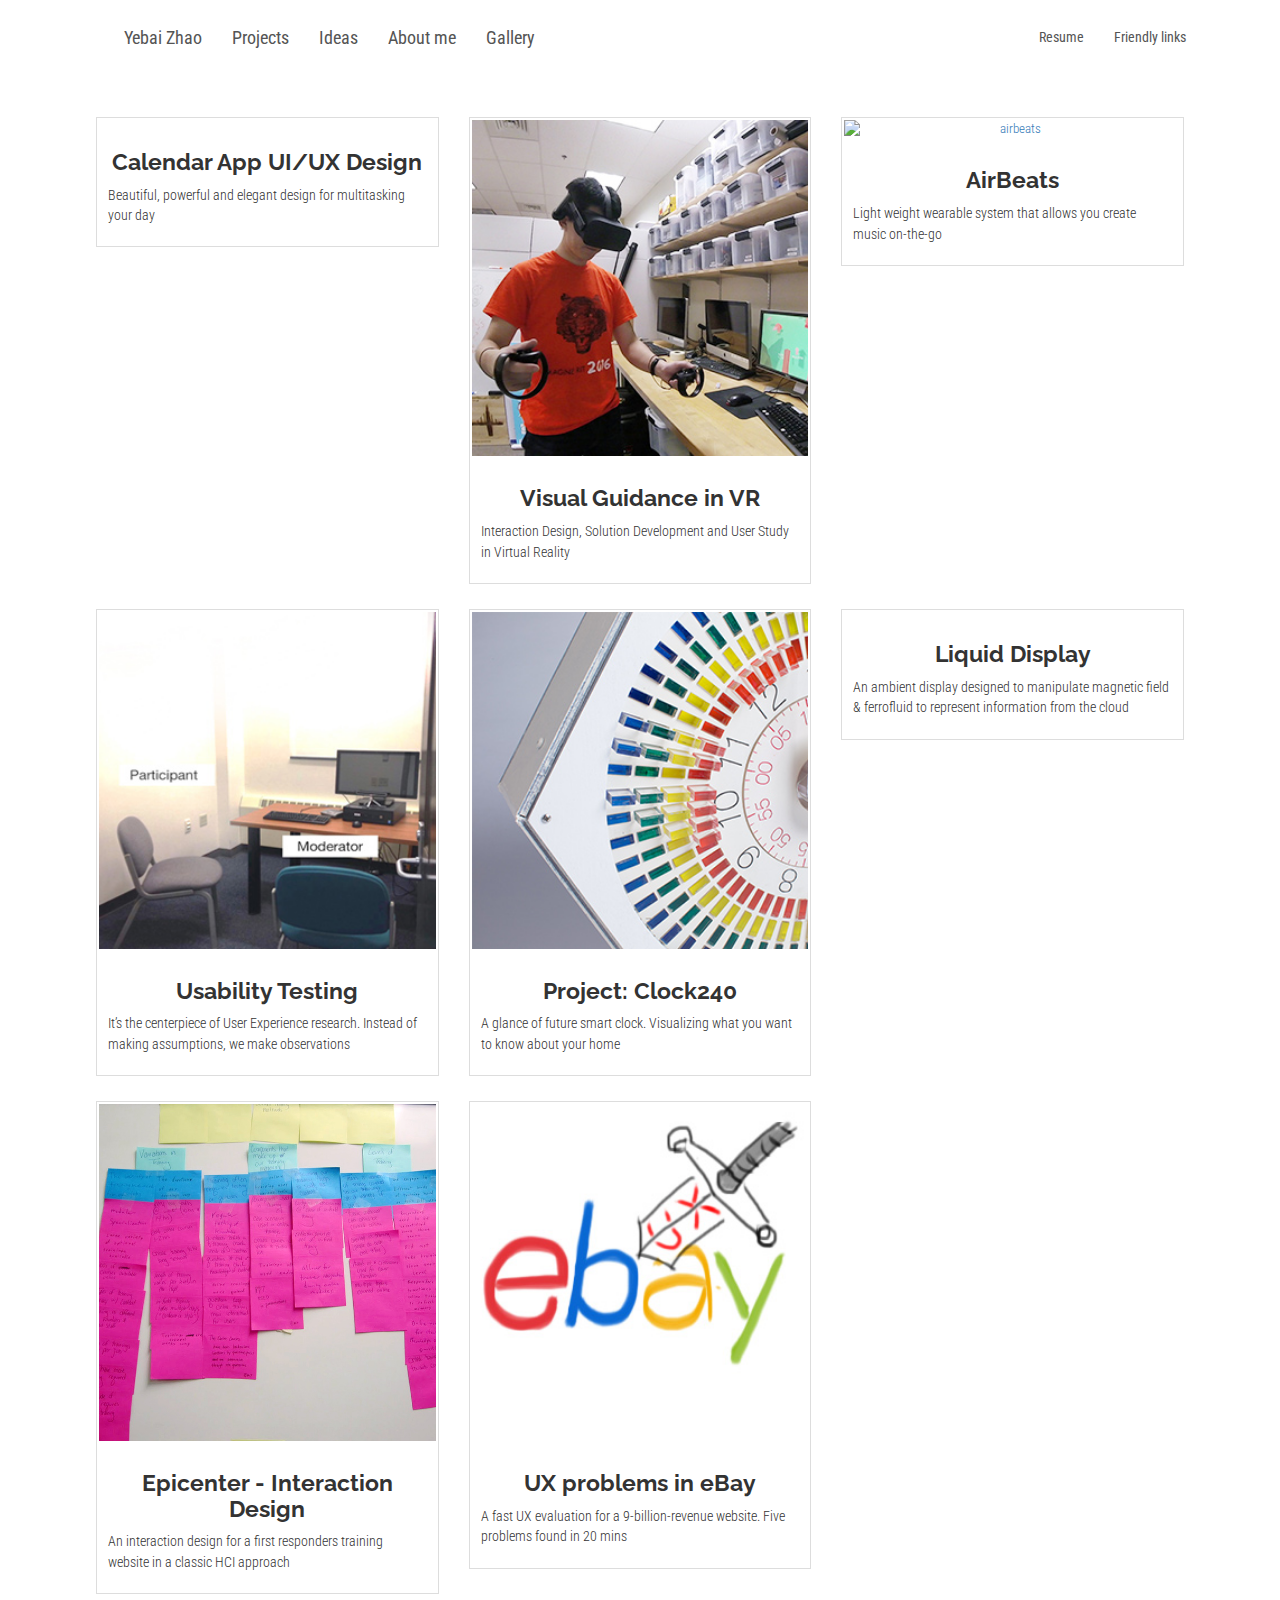
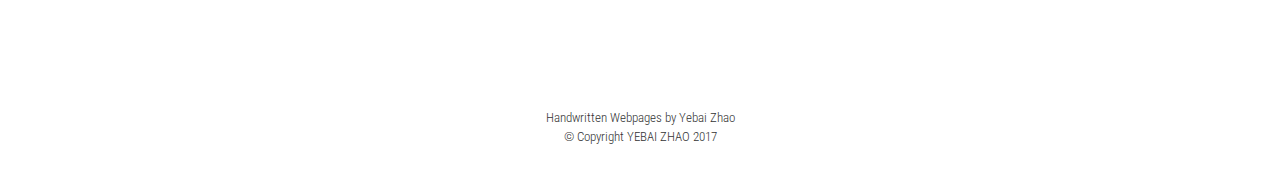
==== commit 82a6825c: "Asking why is more important than asking how" ====
--- a/index.html
+++ b/index.html
@@ -60,9 +60,16 @@
   </div>
   <section id="main"> 
     <div class="row" id="highlightsbox">
-     
+      <div class="col-md-4" id="calendar">
+        <div class="thumbnail"> <a href="projects.html#Calendar"><img class="img-responsive" src="images/thumbnails/calendar-thumb.jpg" alt="">
+          <div class="caption">
+            <h3>Calendar App UI/UX Design</h3>
+            <p>Beautiful, powerful and elegant design for multitasking your day</p>
+          </div>
+        </a></div>
+      </div>
       <div class="col-md-4" id="VRUVG">
-        <div class="thumbnail"> <a href="projects.html#VR"><img class="img-responsive" src="images/thumbnails/VRUVG-thumb.jpg" alt="">
+        <div class="thumbnail"> <a href="projects.html#VRUVG"><img class="img-responsive" src="images/thumbnails/VRUVG-thumb.jpg" alt="">
           <div class="caption">
             <h3>Visual Guidance in VR</h3>
             <p>Interaction Design, Solution Development and User Study in Virtual Reality</p>
@@ -77,6 +84,7 @@
           </div>
         </a></div>
       </div>
+      <div class="clearfix visible-md-block visible-lg-block"></div><!--This div is added to fixsome bootstrap flowing problem when brower width changed-->
       <div class="col-md-4" id="Usablity Testing">
         <div class="thumbnail"> <a href="projects.html#Usability Testing"><img class="img-responsive" src="images/thumbnails/ut-thumb.jpg" alt="">
           <div class="caption">
@@ -85,9 +93,6 @@
           </div>
         </a></div>
       </div>
-      
-      <div class="clearfix visible-md-block visible-lg-block"></div><!--This div is added to fixsome bootstrap flowing problem when brower width changed-->
-      
       <div class="col-md-4" id="clock240">
         <div class="thumbnail"><a href="projects.html#clock240"><img class="img-responsive" src="images/thumbnails/clock240-thumb.jpg" alt="Clock240">
           <div class="caption">
@@ -96,7 +101,6 @@
           </div>
           </a></div>
       </div>
-      
       <div class="col-md-4" id="Liquid Display">
         <div class="thumbnail"><a href="projects.html#Liquid Display"><img class="img-responsive" src="images/thumbnails/ferro-thumb.jpg" alt="">
           <div class="caption">
@@ -105,6 +109,7 @@
           </div>
         </a></div>
       </div>
+      <div class="clearfix visible-md-block visible-lg-block"></div><!--This div is added to fixsome bootstrap flowing problem when brower width changed-->
       <div class="col-md-4" id="epicenter">
         <div class="thumbnail"><a href="projects.html#epicenter"><img class="img-responsive" src="images/projects/epicenter-2plus.jpg" alt="">
           <div class="caption">
@@ -113,8 +118,7 @@
           </div>
           </a></div>
       </div>
-      <div class="clearfix visible-md-block visible-lg-block"></div><!--This div is added to fixsome bootstrap flowing problem when brower width changed-->
-      
+
       <div class="col-md-4" id="ebay">
         <div class="thumbnail"><a href="ideas.html#ebay"><img class="img-responsive" src="images/thumbnails/ebay.jpg" alt="">
           <div class="caption">
@@ -123,11 +127,8 @@
           </div>
           </a></div>
       </div>
-    <div class="row" id="heroimage">
-		<h1>Asking why is more important<br> than asking how</h1>
-    </div>
+    
       
-
 
     </div>
   </section>
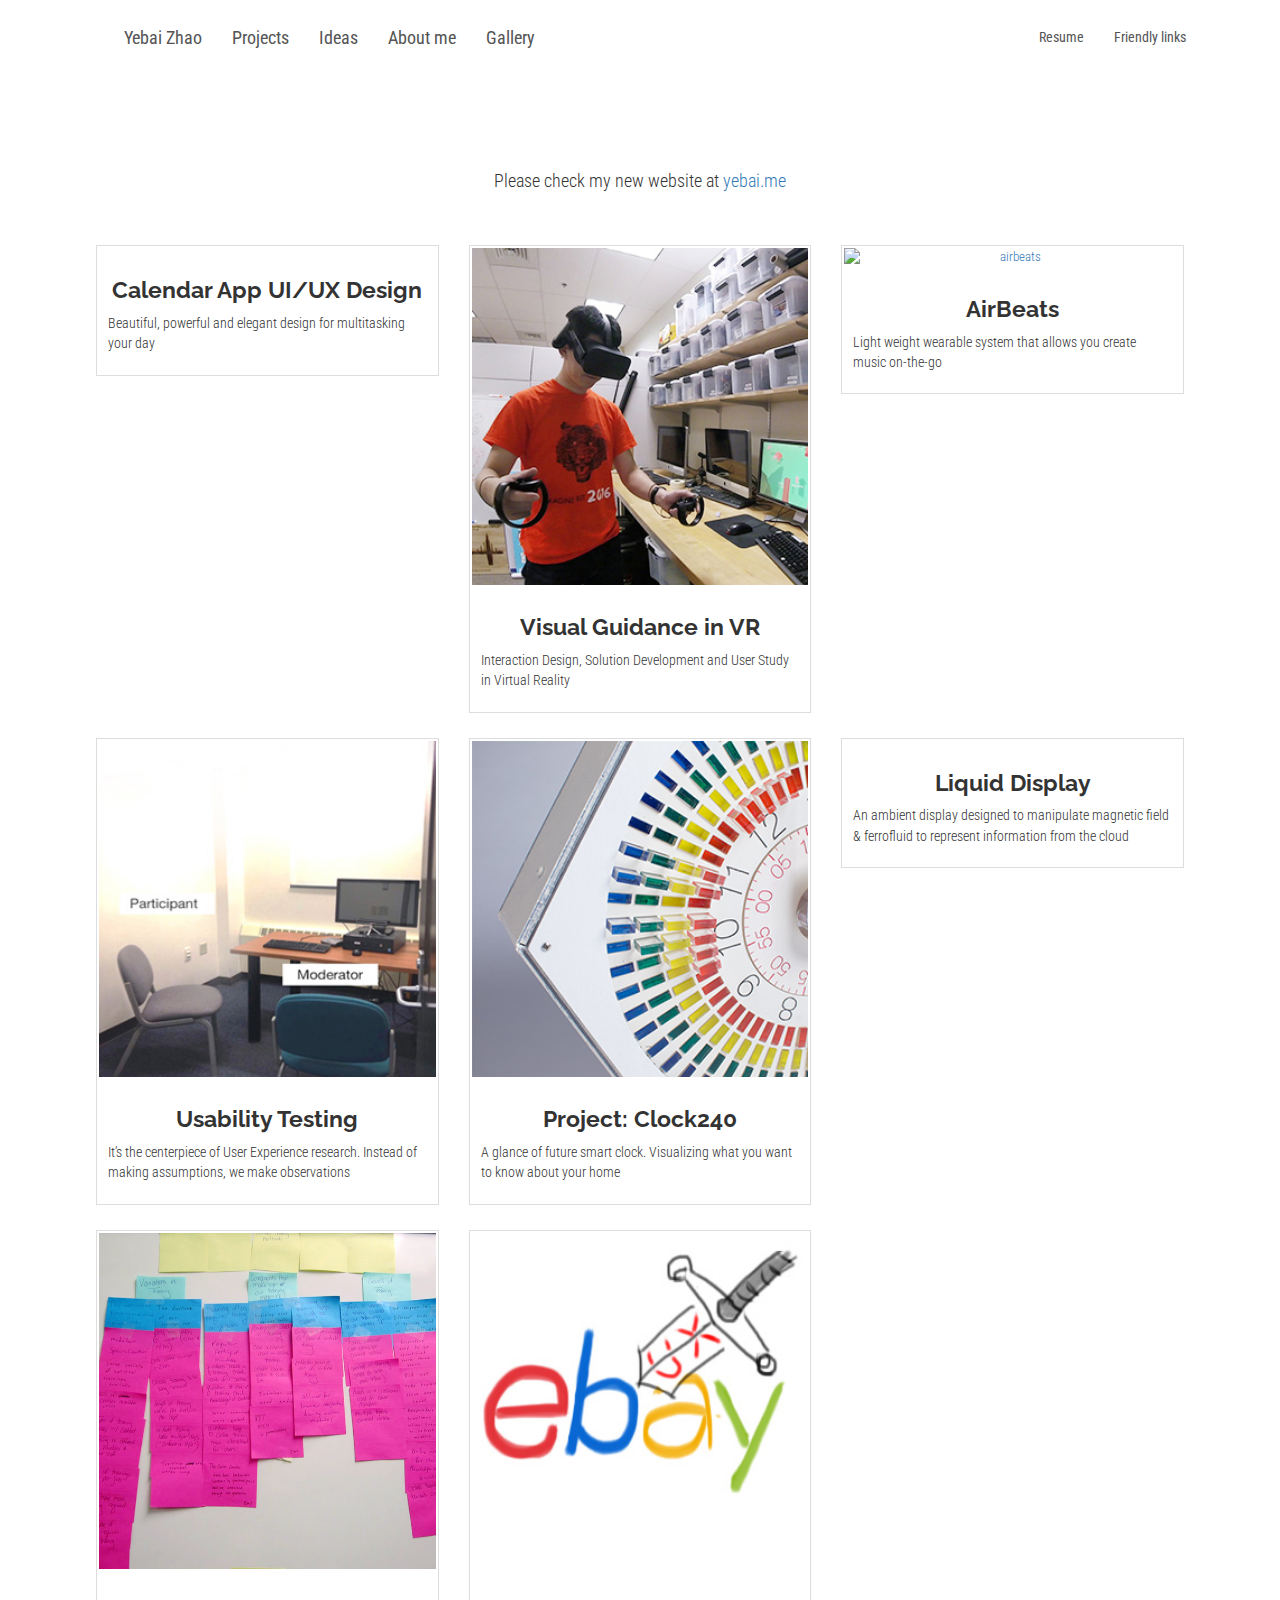
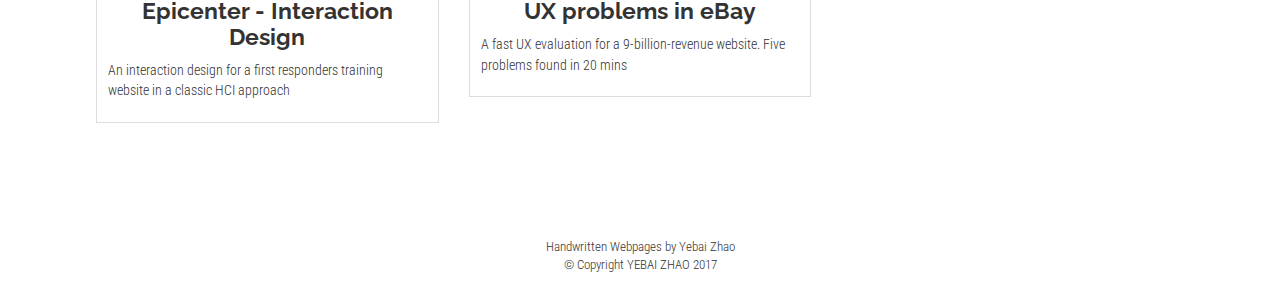
==== commit d4d4bda9: "Update index.html" ====
--- a/index.html
+++ b/index.html
@@ -59,6 +59,15 @@
 
   </div>
   <section id="main"> 
+   <br>
+   <br>
+	<div>
+		<p1>
+			Please check my new website at <a href="http://yebai.me">yebai.me</a>
+		</p1>
+	</div>
+   <br>
+   <br>
     <div class="row" id="highlightsbox">
       <div class="col-md-4" id="calendar">
         <div class="thumbnail"> <a href="projects.html#Calendar"><img class="img-responsive" src="images/thumbnails/calendar-thumb.jpg" alt="">
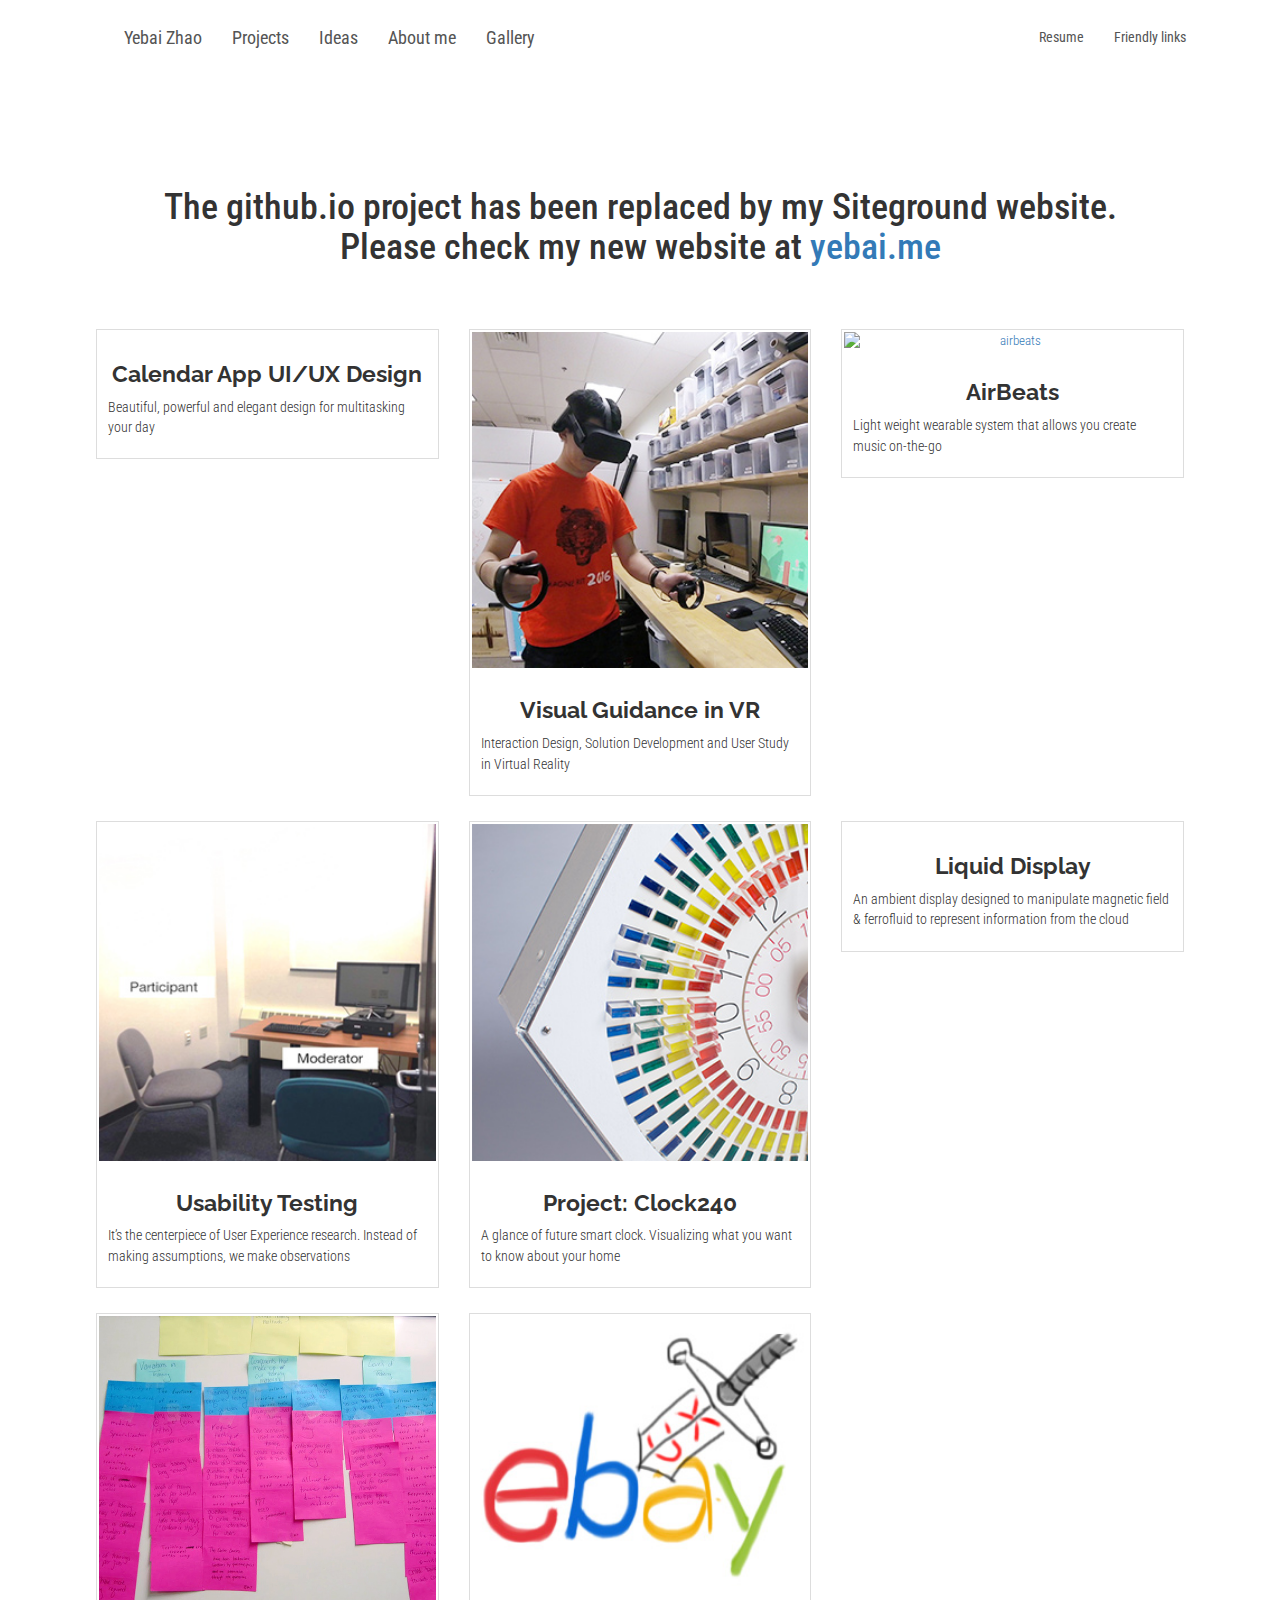
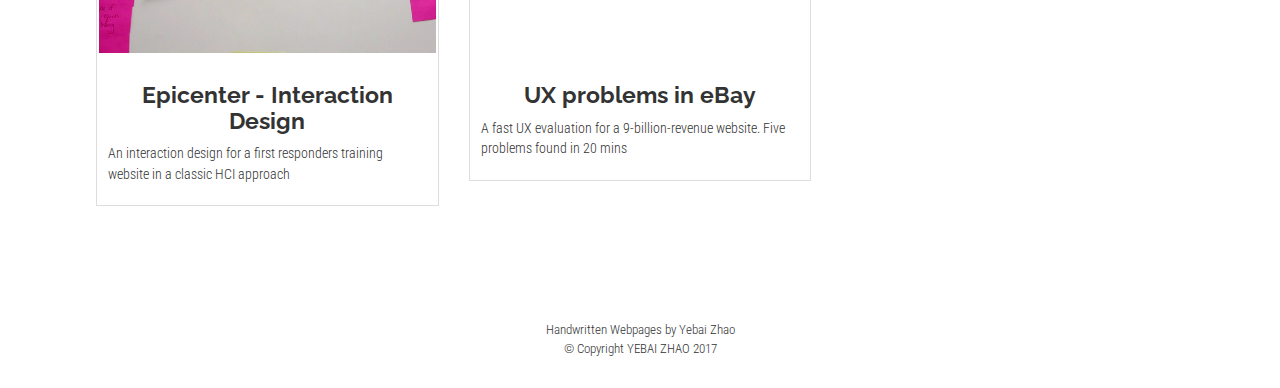
==== commit 4dcad910: "Final update" ====
--- a/index.html
+++ b/index.html
@@ -62,9 +62,11 @@
    <br>
    <br>
 	<div>
-		<p1>
-			Please check my new website at <a href="http://yebai.me">yebai.me</a>
-		</p1>
+		<h1>
+			The github.io project has been replaced by my Siteground website.
+			<br>
+			Please check my new website at <a href="http://yebai.me/">yebai.me</a>
+		</h1>
 	</div>
    <br>
    <br>
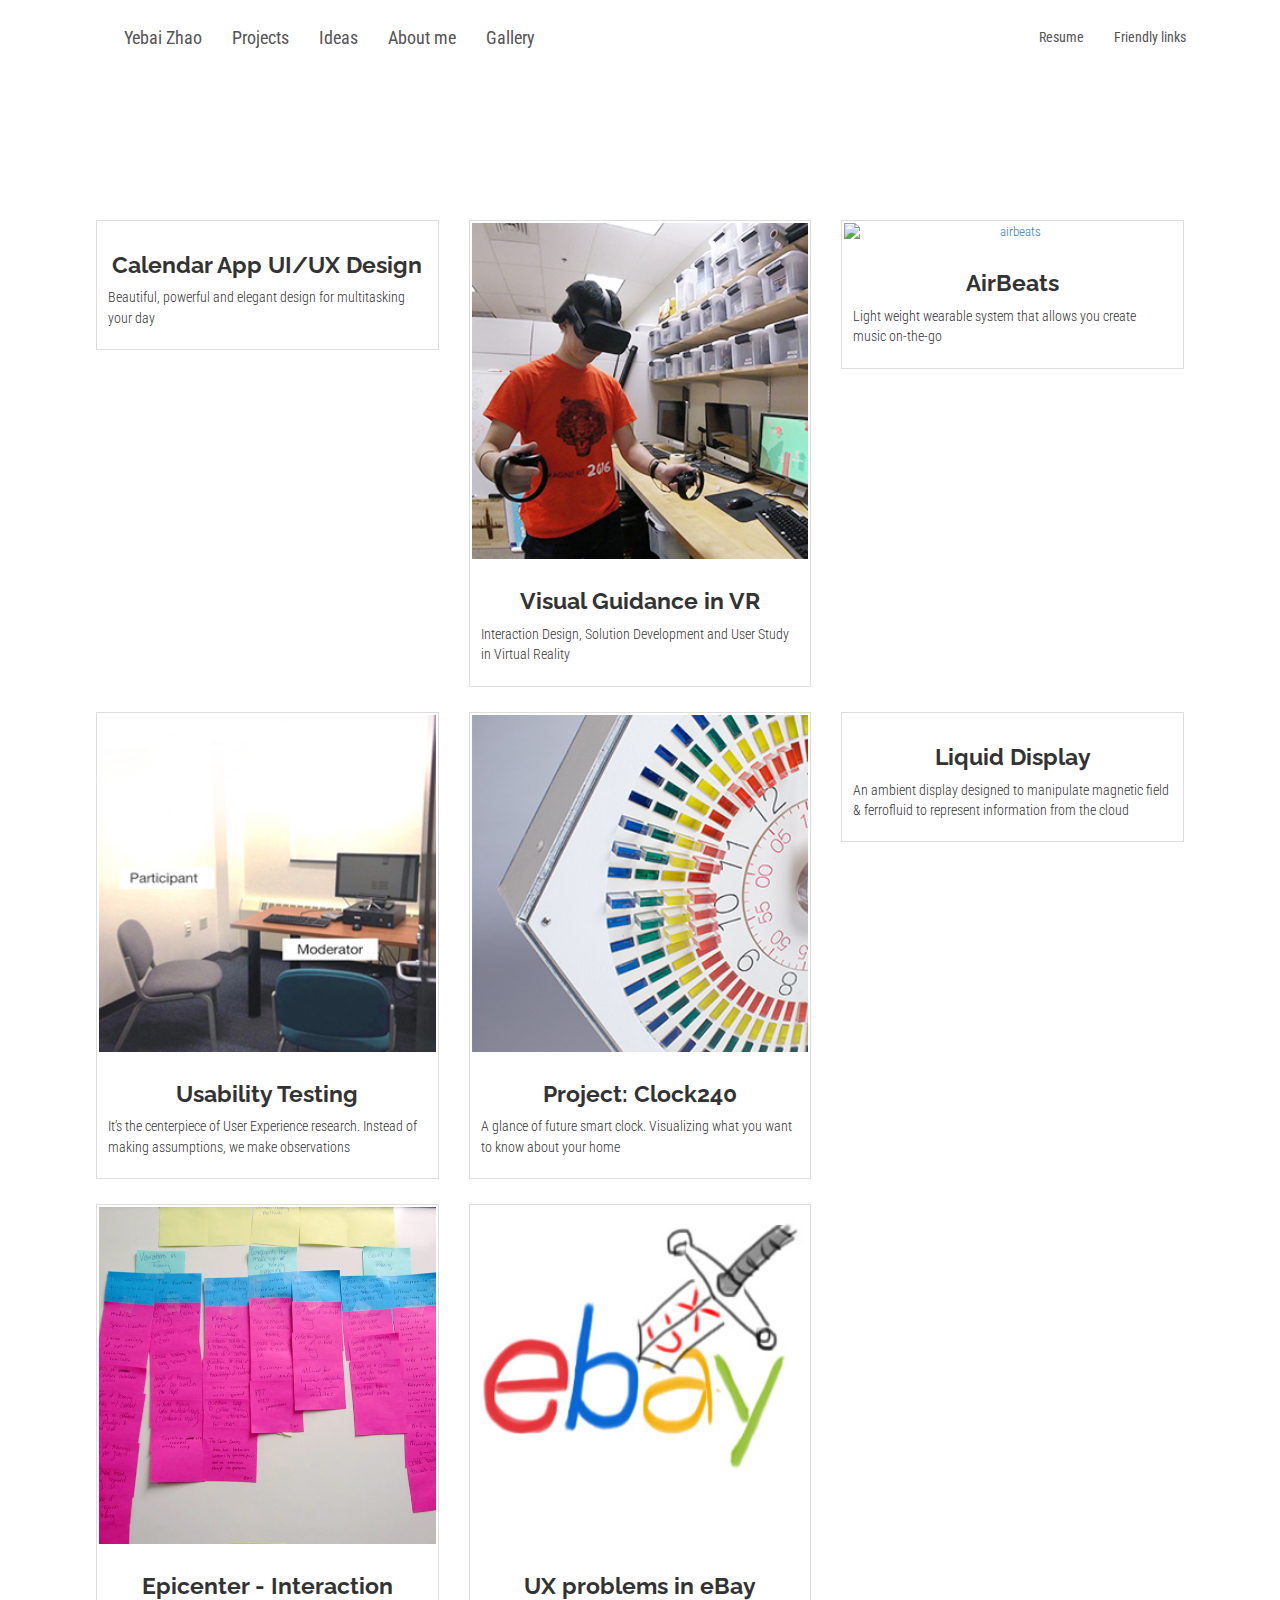
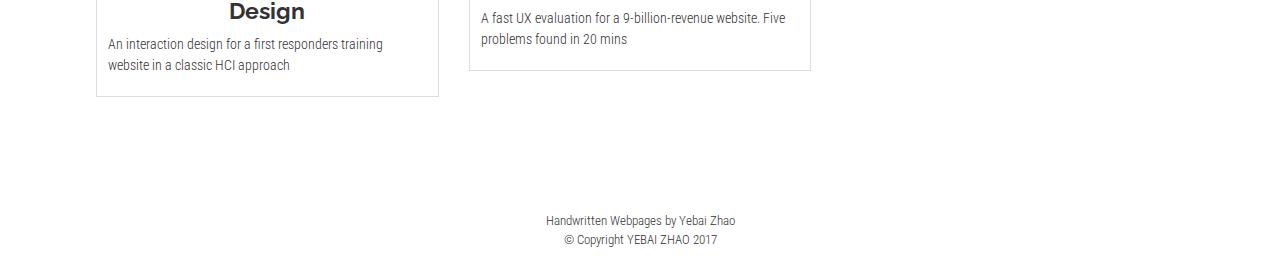
==== commit 1a534925: "remove the yebai.me notice" ====
--- a/index.html
+++ b/index.html
@@ -61,13 +61,6 @@
   <section id="main"> 
    <br>
    <br>
-	<div>
-		<h1>
-			The github.io project has been replaced by my Siteground website.
-			<br>
-			Please check my new website at <a href="http://yebai.me/">yebai.me</a>
-		</h1>
-	</div>
    <br>
    <br>
     <div class="row" id="highlightsbox">
